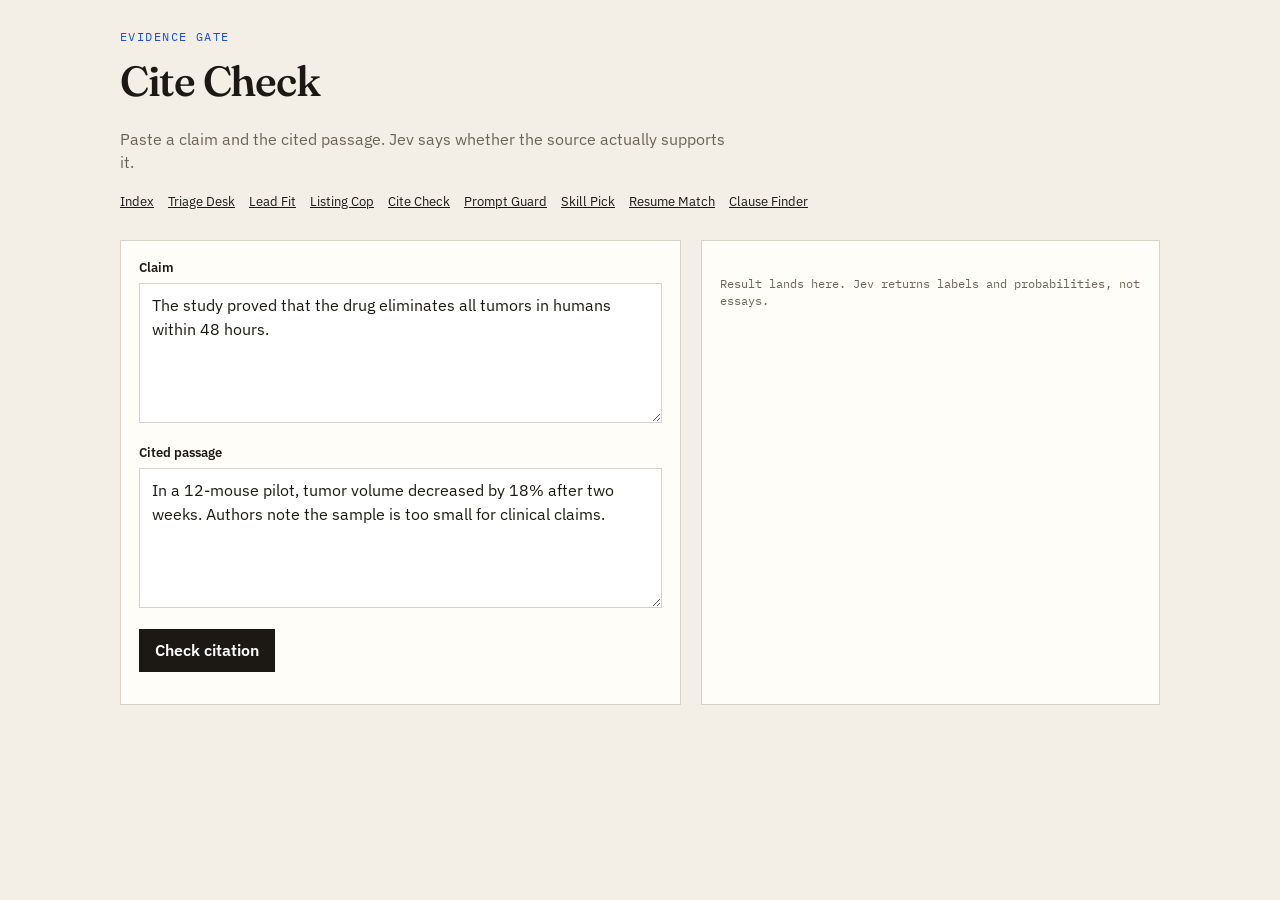
==== cite-check/index.html @ 7232f3f4 "Ship eight Jev tools as one Vercel site. Hub plus path routes share a single /api/judge so GitHub au" ====
<!doctype html>
<html lang="en">
<head>
  <meta charset="utf-8">
  <meta name="viewport" content="width=device-width, initial-scale=1">
  <title>Cite Check</title>
  <link rel="preconnect" href="https://fonts.googleapis.com">
  <link rel="preconnect" href="https://fonts.gstatic.com" crossorigin>
  <link href="https://fonts.googleapis.com/css2?family=Fraunces:opsz,wght@9..144,560&family=IBM+Plex+Mono:wght@400;500&family=IBM+Plex+Sans:wght@400;600&display=swap" rel="stylesheet">
  <link rel="stylesheet" href="styles.css">
</head>
<body>
  <div class="wrap">
    <header>
      <div class="kicker">Evidence gate</div>
      <h1>Cite Check</h1>
      <p class="blurb">Paste a claim and the cited passage. Jev says whether the source actually supports it.</p>
      <nav class="nav"><a href="/">Index</a> <a href="/triage-desk/">Triage Desk</a> <a href="/lead-fit/">Lead Fit</a> <a href="/listing-cop/">Listing Cop</a> <a href="/cite-check/">Cite Check</a> <a href="/prompt-guard/">Prompt Guard</a> <a href="/skill-pick/">Skill Pick</a> <a href="/resume-match/">Resume Match</a> <a href="/clause-finder/">Clause Finder</a></nav>
    </header>
    <div class="grid">
      <form id="form" class="panel" data-render="renderCite">
        <label for="claim">Claim</label>
<textarea id="claim" name="claim" required>The study proved that the drug eliminates all tumors in humans within 48 hours.</textarea>
<label for="source">Cited passage</label>
<textarea id="source" name="source" required>In a 12-mouse pilot, tumor volume decreased by 18% after two weeks. Authors note the sample is too small for clinical claims.</textarea>
        <button id="go" type="submit">Check citation</button>
        <p class="err" id="err"></p>
      </form>
      <div class="panel" id="out">
        <p class="meta">Result lands here. Jev returns labels and probabilities, not essays.</p>
      </div>
    </div>
  </div>
  <script src="app.js"></script>
</body>
</html>
---- cite-check/styles.css ----
:root {
  --bg: #f3efe6;
  --ink: #1c1915;
  --muted: #6b6458;
  --paper: #fffdf8;
  --line: #d9d1c3;
  --accent: #1d4ed8;
  --ok: #0f6e56;
  --warn: #8a5a00;
  --bad: #b42318;
}
* { box-sizing: border-box; }
html, body { margin: 0; min-height: 100%; }
body {
  font-family: "IBM Plex Sans", ui-sans-serif, system-ui, sans-serif;
  background: var(--bg);
  color: var(--ink);
  line-height: 1.45;
}
.wrap { max-width: 1080px; margin: 0 auto; padding: 28px 20px 64px; }
header { margin-bottom: 28px; }
.kicker {
  font-family: "IBM Plex Mono", ui-monospace, monospace;
  font-size: 12px;
  letter-spacing: 0.12em;
  text-transform: uppercase;
  color: var(--accent);
}
h1 { font-family: Fraunces, Georgia, serif; font-weight: 560; font-size: 42px; margin: 6px 0 8px; letter-spacing: -0.03em; }
.blurb { color: var(--muted); max-width: 38rem; }
.grid { display: grid; grid-template-columns: 1.1fr 0.9fr; gap: 20px; }
@media (max-width: 840px) { .grid { grid-template-columns: 1fr; } }
.panel {
  background: var(--paper);
  border: 1px solid var(--line);
  padding: 18px;
}
label { display: block; font-size: 13px; font-weight: 600; margin: 0 0 6px; }
textarea, input[type=text] {
  width: 100%;
  border: 1px solid var(--line);
  background: #fff;
  color: var(--ink);
  font: inherit;
  padding: 10px 12px;
  margin-bottom: 14px;
}
textarea { min-height: 140px; resize: vertical; }
button {
  appearance: none;
  border: 0;
  background: var(--ink);
  color: #fff;
  font: inherit;
  font-weight: 600;
  padding: 10px 16px;
  cursor: pointer;
}
button:disabled { opacity: 0.5; cursor: wait; }
.err { color: var(--bad); font-size: 14px; margin-top: 10px; }
.stamp {
  font-family: Fraunces, Georgia, serif;
  font-size: 28px;
  margin: 0 0 12px;
}
.row { display: flex; justify-content: space-between; gap: 12px; font-size: 14px; margin: 8px 0 4px; }
.bar { height: 8px; background: #eee7da; }
.bar > span { display: block; height: 100%; background: var(--accent); }
.meta { font-family: "IBM Plex Mono", ui-monospace, monospace; font-size: 12px; color: var(--muted); margin-top: 16px; }
.hl { background: #ffe08a; }
pre {
  white-space: pre-wrap;
  font-family: "IBM Plex Mono", ui-monospace, monospace;
  font-size: 13px;
  line-height: 1.55;
  margin: 0;
}
.nav { display: flex; flex-wrap: wrap; gap: 8px 14px; margin-top: 18px; }
.nav a { color: var(--ink); font-size: 13px; }
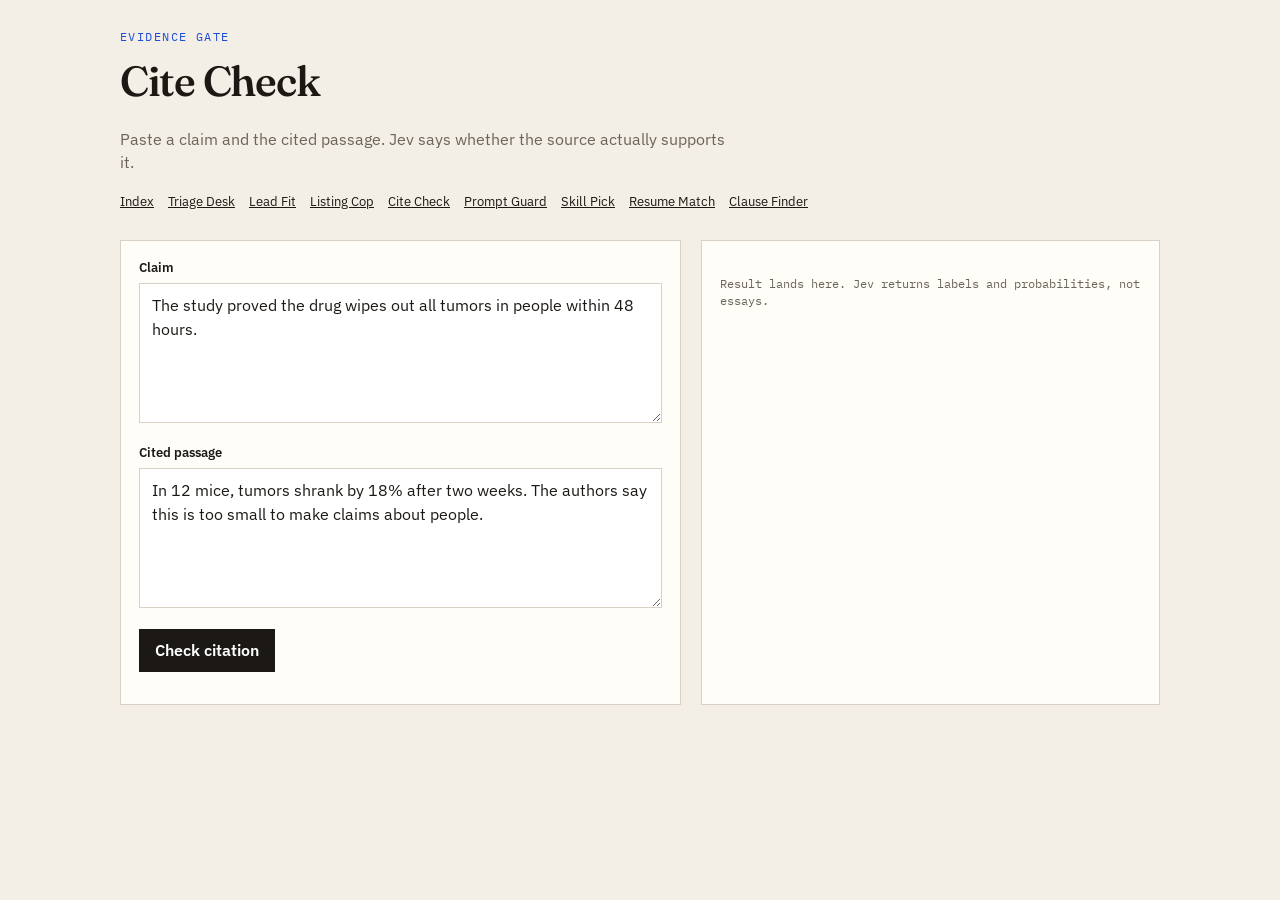
==== commit bec1ac05: "Rotate ten plain-language sample inputs on each tool. Four seconds is long enough to read a ticket; " ====
--- a/cite-check/index.html
+++ b/cite-check/index.html
@@ -20,9 +20,9 @@
     <div class="grid">
       <form id="form" class="panel" data-render="renderCite">
         <label for="claim">Claim</label>
-<textarea id="claim" name="claim" required>The study proved that the drug eliminates all tumors in humans within 48 hours.</textarea>
+<textarea id="claim" name="claim" required></textarea>
 <label for="source">Cited passage</label>
-<textarea id="source" name="source" required>In a 12-mouse pilot, tumor volume decreased by 18% after two weeks. Authors note the sample is too small for clinical claims.</textarea>
+<textarea id="source" name="source" required></textarea>
         <button id="go" type="submit">Check citation</button>
         <p class="err" id="err"></p>
       </form>
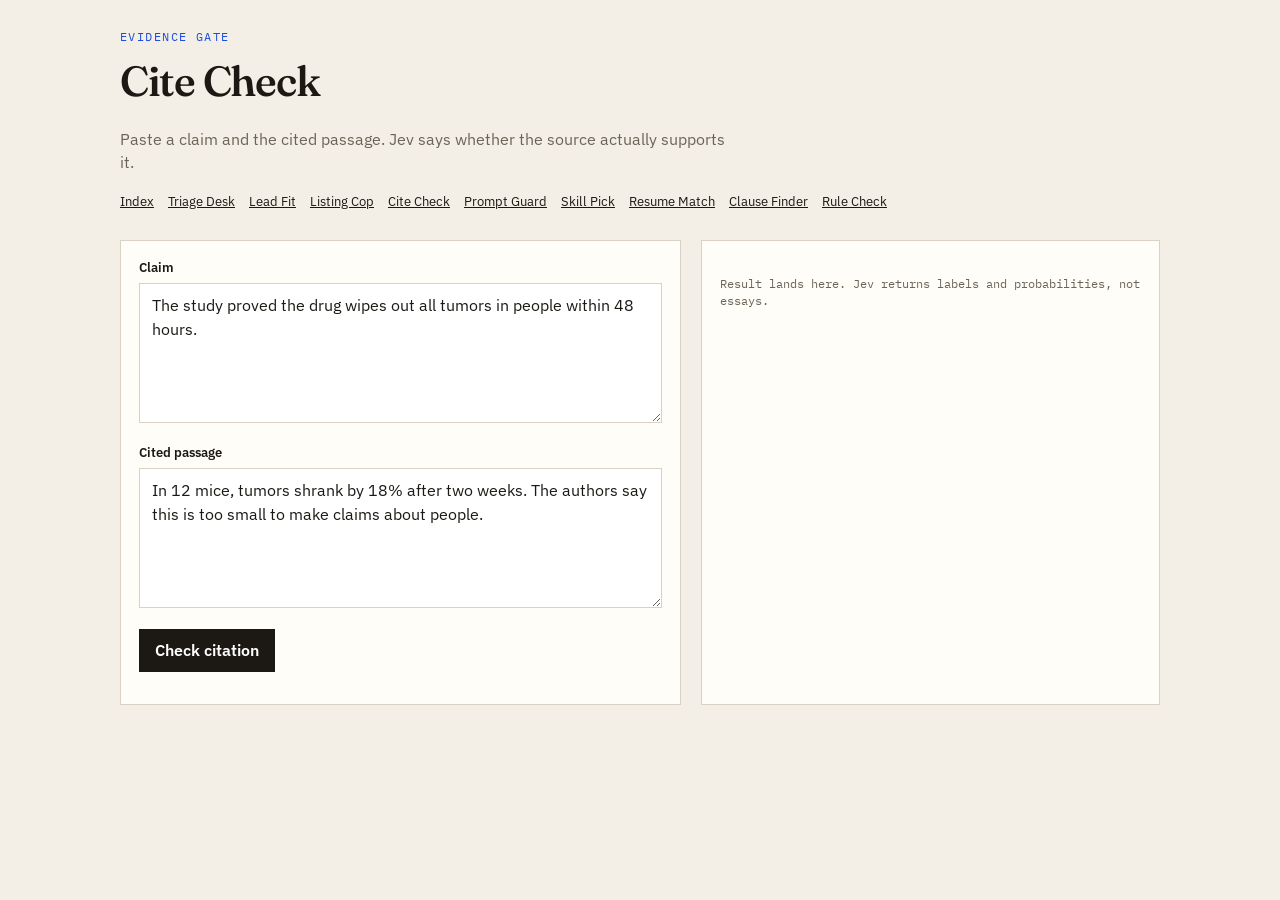
==== commit eb01e0ce: "Add Rule Check so a Discord post can be scored against rules the visitor supplies. Co-authored-by: C" ====
--- a/cite-check/index.html
+++ b/cite-check/index.html
@@ -15,7 +15,7 @@
       <div class="kicker">Evidence gate</div>
       <h1>Cite Check</h1>
       <p class="blurb">Paste a claim and the cited passage. Jev says whether the source actually supports it.</p>
-      <nav class="nav"><a href="/">Index</a> <a href="/triage-desk/">Triage Desk</a> <a href="/lead-fit/">Lead Fit</a> <a href="/listing-cop/">Listing Cop</a> <a href="/cite-check/">Cite Check</a> <a href="/prompt-guard/">Prompt Guard</a> <a href="/skill-pick/">Skill Pick</a> <a href="/resume-match/">Resume Match</a> <a href="/clause-finder/">Clause Finder</a></nav>
+      <nav class="nav"><a href="/">Index</a> <a href="/triage-desk/">Triage Desk</a> <a href="/lead-fit/">Lead Fit</a> <a href="/listing-cop/">Listing Cop</a> <a href="/cite-check/">Cite Check</a> <a href="/prompt-guard/">Prompt Guard</a> <a href="/skill-pick/">Skill Pick</a> <a href="/resume-match/">Resume Match</a> <a href="/clause-finder/">Clause Finder</a> <a href="/rule-check/">Rule Check</a></nav>
     </header>
     <div class="grid">
       <form id="form" class="panel" data-render="renderCite">
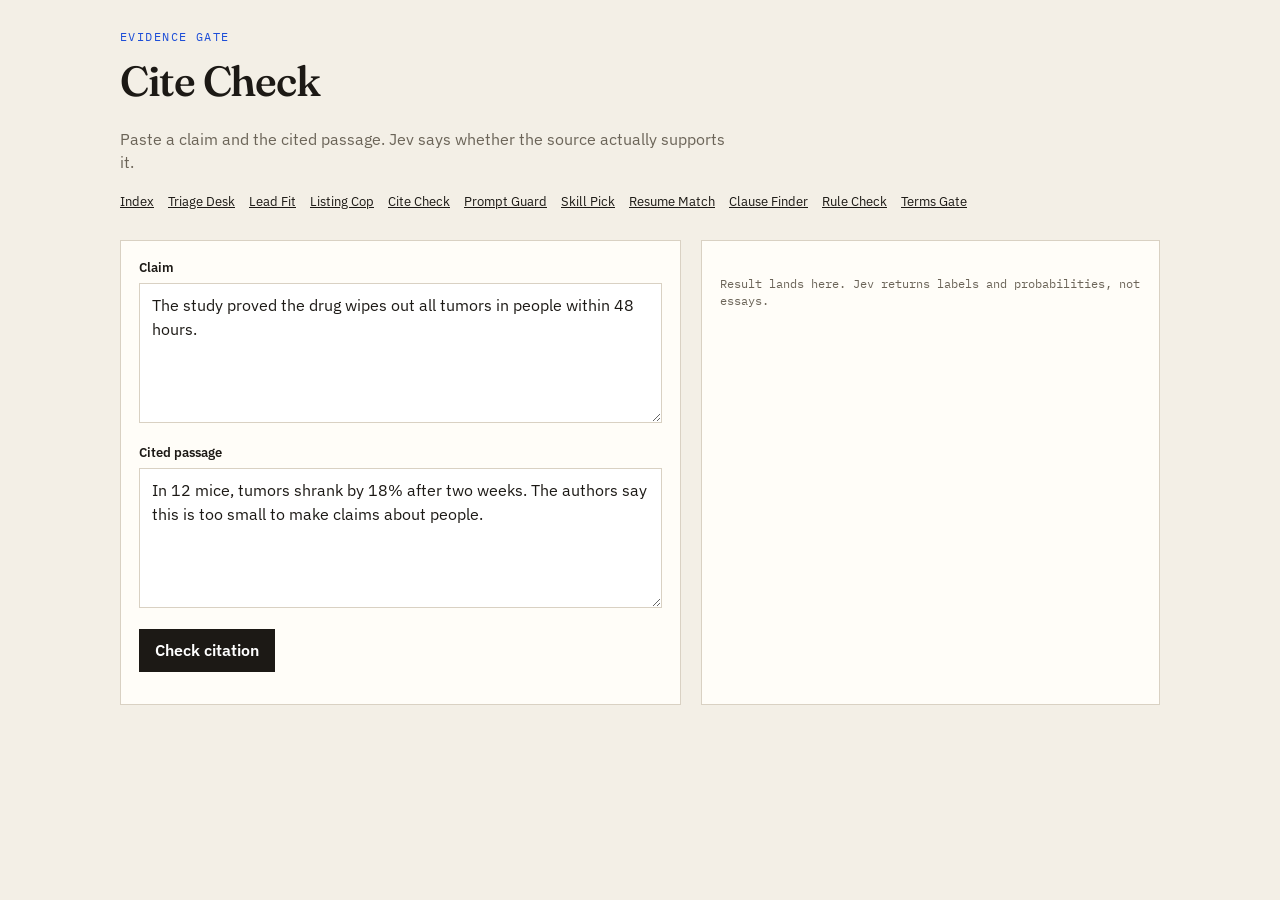
==== commit 477d8ad6: "Add Terms Gate so a cited clause can allow or forbid an action. Show each Jev call's tokens and cost" ====
--- a/cite-check/index.html
+++ b/cite-check/index.html
@@ -15,7 +15,7 @@
       <div class="kicker">Evidence gate</div>
       <h1>Cite Check</h1>
       <p class="blurb">Paste a claim and the cited passage. Jev says whether the source actually supports it.</p>
-      <nav class="nav"><a href="/">Index</a> <a href="/triage-desk/">Triage Desk</a> <a href="/lead-fit/">Lead Fit</a> <a href="/listing-cop/">Listing Cop</a> <a href="/cite-check/">Cite Check</a> <a href="/prompt-guard/">Prompt Guard</a> <a href="/skill-pick/">Skill Pick</a> <a href="/resume-match/">Resume Match</a> <a href="/clause-finder/">Clause Finder</a> <a href="/rule-check/">Rule Check</a></nav>
+      <nav class="nav"><a href="/">Index</a> <a href="/triage-desk/">Triage Desk</a> <a href="/lead-fit/">Lead Fit</a> <a href="/listing-cop/">Listing Cop</a> <a href="/cite-check/">Cite Check</a> <a href="/prompt-guard/">Prompt Guard</a> <a href="/skill-pick/">Skill Pick</a> <a href="/resume-match/">Resume Match</a> <a href="/clause-finder/">Clause Finder</a> <a href="/rule-check/">Rule Check</a> <a href="/terms-gate/">Terms Gate</a></nav>
     </header>
     <div class="grid">
       <form id="form" class="panel" data-render="renderCite">
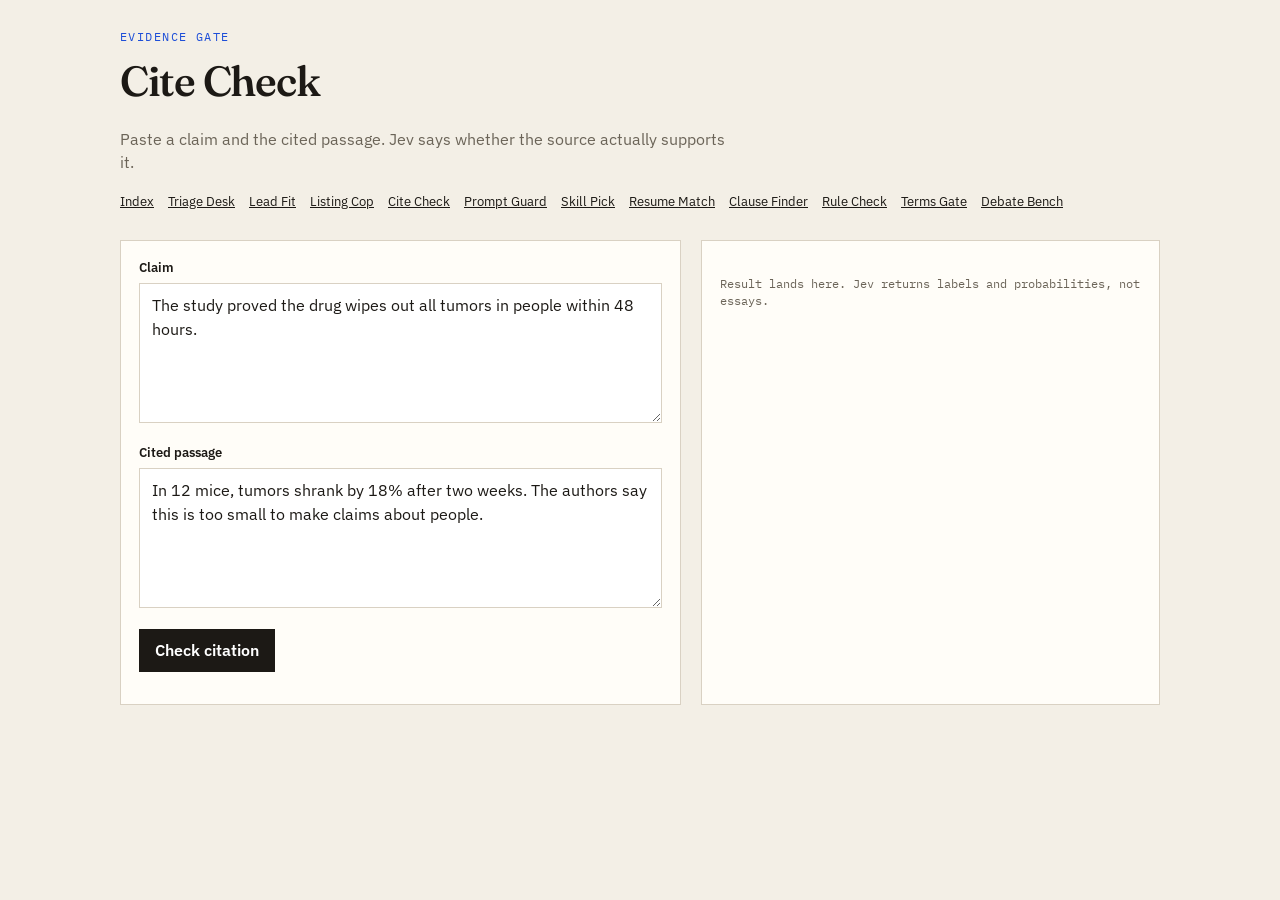
==== commit 69af9b0c: "Add Debate Bench as a Jev referee for two sides. Nouls drop ungrounded or bad-faith cases, scores gr" ====
--- a/cite-check/index.html
+++ b/cite-check/index.html
@@ -15,7 +15,7 @@
       <div class="kicker">Evidence gate</div>
       <h1>Cite Check</h1>
       <p class="blurb">Paste a claim and the cited passage. Jev says whether the source actually supports it.</p>
-      <nav class="nav"><a href="/">Index</a> <a href="/triage-desk/">Triage Desk</a> <a href="/lead-fit/">Lead Fit</a> <a href="/listing-cop/">Listing Cop</a> <a href="/cite-check/">Cite Check</a> <a href="/prompt-guard/">Prompt Guard</a> <a href="/skill-pick/">Skill Pick</a> <a href="/resume-match/">Resume Match</a> <a href="/clause-finder/">Clause Finder</a> <a href="/rule-check/">Rule Check</a> <a href="/terms-gate/">Terms Gate</a></nav>
+      <nav class="nav"><a href="/">Index</a> <a href="/triage-desk/">Triage Desk</a> <a href="/lead-fit/">Lead Fit</a> <a href="/listing-cop/">Listing Cop</a> <a href="/cite-check/">Cite Check</a> <a href="/prompt-guard/">Prompt Guard</a> <a href="/skill-pick/">Skill Pick</a> <a href="/resume-match/">Resume Match</a> <a href="/clause-finder/">Clause Finder</a> <a href="/rule-check/">Rule Check</a> <a href="/terms-gate/">Terms Gate</a> <a href="/debate-bench/">Debate Bench</a></nav>
     </header>
     <div class="grid">
       <form id="form" class="panel" data-render="renderCite">
